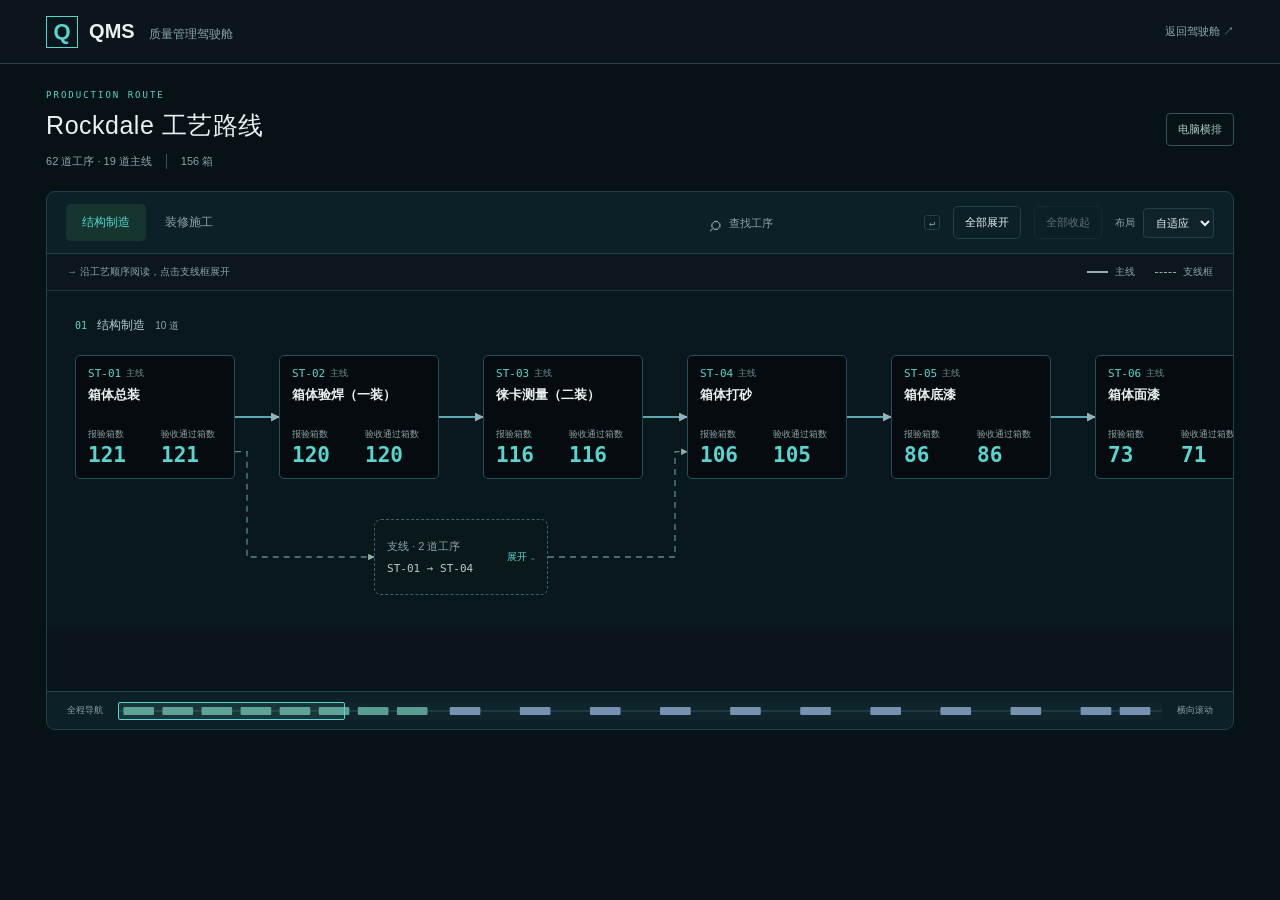
==== process-demos/index.html @ ea8e8805 "Sync published QMS dashboard and RD process route" ====
<!doctype html><html lang="zh-CN"><head><meta charset="utf-8"><meta name="viewport" content="width=device-width,initial-scale=1"><title>工艺路线图 · RD-Rockdale · QMS</title><link rel="stylesheet" href="vertical.css"><link rel="stylesheet" href="route-detail.css"></head><body>
<header class="topbar"><a class="brand" href="/" target="_top"><span class="brand-mark">Q</span><span>QMS <small>质量管理驾驶舱</small></span></a><a class="back-link" href="/" target="_top">返回驾驶舱 ↗</a></header>
<main><div class="page-heading"><div><p class="eyebrow">PRODUCTION ROUTE</p><h1>Rockdale 工艺路线</h1><p class="project-meta"><span id="routeCount">62 道工序</span><span id="boxCount">156 箱</span></p></div><span id="orientationLabel" class="orientation-label">屏幕自适应</span></div>
<section class="route-panel" aria-label="自适应工艺路线"><div class="toolbar"><nav class="phase-nav" aria-label="阶段定位"><button data-phase="ST" class="active" aria-current="true">结构制造</button><button data-phase="AR">装修施工</button></nav><label class="search"><span>⌕</span><input id="search" type="search" placeholder="查找工序" aria-label="查找工序"><kbd>↵</kbd></label><button id="expandAll" aria-label="展开全部支线工序">全部展开</button><button id="collapseAll" disabled>全部收起</button><label class="layout-control"><span>布局</span><select id="layoutMode" aria-label="布局方向"><option value="auto">自适应</option><option value="horizontal">横排</option><option value="vertical">竖排</option></select></label></div>
<div class="canvas-key"><span id="readingHint">→ 沿工艺顺序阅读，点击支线框展开</span><div><span><i class="solid-key"></i>主线</span><span><i class="dash-key"></i>支线框</span></div></div><p id="searchMessage" class="search-message" role="status" aria-live="polite"></p>
<div class="viewport" id="viewport" tabindex="0" role="region" aria-label="工艺路线画布"><div id="graph" class="graph"></div></div>
<div class="overview-strip" id="overviewStrip"><span>全程导航</span><div id="overview" class="overview" tabindex="0" role="slider" aria-label="工艺路线位置" aria-valuemin="0" aria-valuemax="100" aria-valuenow="0"><svg id="overviewSvg" preserveAspectRatio="none" aria-hidden="true"></svg><i id="overviewWindow"></i></div><span id="scrollHint">横向滚动</span></div>
</section></main>
<dialog id="drawer" aria-labelledby="drawerTitle"><div class="drawer-top"><div><span>DETAIL VIEW</span><h2 id="drawerTitle"></h2></div><button id="closeDrawer" aria-label="关闭详情">×</button></div><div id="drawerBody"></div></dialog>
<script src="rockdale-route.js"></script><script src="route-detail.js"></script><script src="vertical.js"></script></body></html>
---- process-demos/vertical.css ----
:root{color-scheme:dark;--bg:#080f14;--panel:#0c191f;--border:#263c44;--text:#e4efee;--muted:#93adb4;--teal:#75d7c2;font:13px "Microsoft YaHei UI","Microsoft YaHei","PingFang SC",sans-serif}*{box-sizing:border-box}body{margin:0;background:var(--bg);color:var(--text)}h1,h2,h3,p{margin:0}a{color:inherit;text-decoration:none}button,input,select{font:inherit}button{cursor:pointer;border:1px solid var(--border);border-radius:5px;background:transparent;color:var(--text)}button:hover{border-color:#5c9c8d;color:var(--teal)}button:disabled{cursor:default;opacity:.38}button:focus-visible,a:focus-visible,input:focus-visible,select:focus-visible,.viewport:focus-visible,.overview:focus-visible{outline:2px solid var(--teal);outline-offset:3px}.topbar{height:64px;border-bottom:1px solid var(--border);display:flex;align-items:center;justify-content:space-between;padding:0 3.6%;background:#0b161c}.brand{display:flex;align-items:center;gap:11px;font-size:20px;font-weight:700}.brand-mark{display:grid;place-items:center;border:1px solid var(--teal);color:var(--teal);width:32px;height:32px;font-size:22px}.brand small{font-size:12px;font-weight:400;color:var(--muted);margin-left:9px}.back-link{color:var(--muted);font-size:11px}main{max-width:1600px;margin:auto;padding:26px 3.6% 22px}.page-heading{display:flex;justify-content:space-between;align-items:center;gap:18px;margin-bottom:22px}.eyebrow{font:9px Consolas,monospace;letter-spacing:2px;color:var(--teal);margin-bottom:9px}h1{font-size:25px;font-weight:500;letter-spacing:.5px}.project-meta{display:flex;align-items:center;gap:14px;color:var(--muted);font-size:11px;margin-top:12px}.project-meta>span+span{padding-left:14px;border-left:1px solid #38515a}.project-meta .source-badge{padding:3px 7px;font-size:10px;border:1px solid #4c5242;color:#bdc4a0;border-radius:3px;background:#22281f}.orientation-label{font-size:11px;color:#a9cec6;border:1px solid #33574e;padding:8px 11px;border-radius:4px}.route-panel{border:1px solid var(--border);border-radius:9px;background:var(--panel);overflow:hidden}.toolbar{display:flex;align-items:center;gap:13px;min-height:62px;padding:10px 19px;border-bottom:1px solid var(--border)}.phase-nav{display:flex;gap:3px}.phase-nav button{padding:9px 15px;font-size:12px;color:var(--muted);border-color:transparent}.phase-nav .active{background:#15352e;color:var(--teal)}.search{display:flex;align-items:center;gap:8px;margin-left:auto;width:23%;max-width:230px;color:var(--muted)}.search>span{font-size:21px}.search input{background:transparent;border:0;color:var(--text);width:100%;min-width:50px;padding:8px 0;font-size:11px}.search input::placeholder{color:var(--muted)}kbd{font:10px Consolas,monospace;border:1px solid var(--border);border-radius:3px;padding:1px 4px}.toolbar>button{font-size:11px;padding:8px 11px;white-space:nowrap}.layout-control{display:flex;gap:8px;align-items:center;font-size:10px;color:var(--muted)}select{background:#10232a;border:1px solid var(--border);border-radius:4px;color:var(--text);padding:7px 8px;font-size:11px}.canvas-key{display:flex;justify-content:space-between;align-items:center;gap:18px;padding:11px 20px;border-bottom:1px solid #1d333b;background:#0b171d;color:var(--muted);font-size:10px}.canvas-key>div{display:flex;gap:20px}.canvas-key>div>span{display:flex;align-items:center;gap:7px;white-space:nowrap}.solid-key,.dash-key{height:0;width:21px;border-top:2px solid #8eafb8}.dash-key{border-top:1px dashed #8db0a4}.search-message{display:none;background:#152c30;color:#c3ddd7;font-size:11px;line-height:1.8;padding:9px 20px}.search-message.show{display:block}.viewport{position:relative;overflow:auto;max-height:calc(100dvh - 330px);min-height:400px;scrollbar-color:#48646d #0a171d;scrollbar-width:thin;overscroll-behavior:contain;background:#09151a;cursor:grab}.viewport.dragging{cursor:grabbing;user-select:none}.graph{position:relative;margin:auto;min-width:0;background-image:radial-gradient(#203640 .6px,transparent .6px);background-size:22px 22px}.edge-svg{position:absolute;inset:0;pointer-events:none;overflow:visible}.edge{fill:none;stroke:#7c9eaa;stroke-width:2.5}.edge.branch{stroke:#7ca99b;stroke-width:1.6;stroke-dasharray:6 5}.edge.highlight{stroke:var(--teal);stroke-width:3}.edge.branch.highlight{stroke-width:2;stroke-dasharray:6 5}.edge.dim{opacity:.3}.node{position:absolute;padding:11px 12px;text-align:left;border:1px solid #35535e;border-left:3px solid #54837e;background:#11242c;border-radius:6px;z-index:2}.node:hover{border-color:#6fbaa9;box-shadow:0 0 0 3px #75d7c211}.node.selected{outline:2px solid var(--teal);outline-offset:3px}.node.search-hit{outline:2px solid #d8be82;outline-offset:3px}.node-top{display:flex;justify-content:space-between;align-items:center;gap:5px;color:#a9c3cb;font:10px Consolas,monospace}.node-role{font:9px "Microsoft YaHei",sans-serif;color:#789a99;white-space:nowrap}.node h3{font-size:12px;font-weight:500;line-height:1.5;margin-top:6px;min-height:36px;display:-webkit-box;-webkit-line-clamp:2;-webkit-box-orient:vertical;overflow:hidden}.quantities{display:grid;grid-template-columns:1fr 1fr;gap:8px;margin-top:8px}.quantities>span+span{border-left:1px solid #2b454e;padding-left:10px}.quantities small{display:block;font-size:9px;font-weight:400;color:var(--muted);white-space:nowrap}.quantities b{display:block;font:21px Consolas,monospace;color:#a3b9c1;margin-top:3px}.quantities .accepted b{color:#93b9ad}.branch-group{position:absolute;background:#102521;border:1px dashed #527e70;border-radius:7px;z-index:1;overflow:hidden}.branch-group.is-open{background:#0f211f;border-color:#5f9b86}.branch-group.related{border-color:var(--teal);box-shadow:0 0 0 2px #75d7c211}.group-header{position:relative;display:flex;align-items:center;justify-content:space-between;gap:10px;border:0;border-radius:0;padding:12px 15px;width:100%;height:100%;text-align:left;color:#c3dfd5}.is-open .group-header{height:56px;border-bottom:1px solid #294c41}.group-header:hover{background:#183b30}.group-kicker{display:block;font-size:10px;color:#9cc8b8;margin-bottom:8px}.group-title{display:block;font:12px Consolas,monospace;color:#cae2d8;white-space:nowrap}.group-action{color:#8bc5ae;font-size:10px;flex-shrink:0;white-space:nowrap}.is-open .group-kicker{display:inline;font-size:10px;margin:0 10px 0 0}.is-open .group-title{display:inline;font-size:11px}.group-cards{display:flex;gap:14px;padding:0 14px 14px}.group-cards .node{position:relative;left:auto;top:auto;flex-shrink:0;border-left-width:2px;background:#112725}.group-cards .node-role{color:#81a89a}.group-cards .node h3{font-size:12px}.is-open .group-header>div{min-width:0}.phase-label{position:absolute;font-size:12px;color:#b8ced5;white-space:nowrap;display:flex;gap:10px;align-items:center}.phase-label b{font:10px Consolas,monospace;color:var(--teal)}.phase-label small{font-size:10px;color:var(--muted);font-weight:400}.route-end{position:absolute;font-size:10px;color:#7897a1;white-space:nowrap}.overview-strip{display:flex;align-items:center;gap:15px;height:38px;border-top:1px solid var(--border);padding:0 20px;color:var(--muted);font-size:9px}.overview{height:18px;position:relative;flex:1;cursor:pointer;border-radius:3px;background:#10242b}.overview svg{position:absolute;inset:0;width:100%;height:100%}.overview>i{position:absolute;top:0;bottom:0;min-width:4px;border:1px solid var(--teal);background:#75d7c218;border-radius:2px;pointer-events:none}.route-footer{display:flex;align-items:center;justify-content:space-between;gap:20px;padding:11px 20px;border-top:1px solid var(--border);color:var(--muted);font-size:10px;line-height:1.8}.layout-vertical .group-cards{flex-direction:column;padding:0 12px 14px}.layout-vertical .is-open .group-header{padding:8px 12px;align-items:center}.layout-vertical .is-open .group-kicker,.layout-vertical .is-open .group-title{display:block;margin:0}.layout-vertical .is-open .group-kicker{margin-bottom:6px}.layout-vertical .group-action{font-size:9px}.layout-vertical .is-open .group-action{width:10px;overflow:hidden}.layout-vertical .viewport{cursor:default;max-height:calc(100dvh - 330px)}.layout-vertical .overview-strip{display:none}.layout-vertical .group-title{font-size:11px}.layout-vertical .group-header{padding:12px}.layout-vertical .phase-label:after{content:"";position:absolute;top:26px;left:0;width:100%;height:1px;background:#29424a}dialog{position:fixed;left:auto;right:0;top:0;bottom:0;margin:0;width:min(490px,96vw);height:100dvh;max-width:100%;max-height:none;border:0;border-left:1px solid #427566;background:#0d1d24;color:var(--text);padding:23px 26px;overflow:auto;box-shadow:-20px 0 55px #0008}dialog::backdrop{background:#02090daa;backdrop-filter:blur(2px)}.drawer-top{display:flex;align-items:center;justify-content:space-between;border-bottom:1px solid var(--border);padding-bottom:14px;margin-bottom:23px;font-size:11px;color:#b8d1d8}.drawer-top small{font-size:9px;color:var(--muted);margin-left:10px}.drawer-top button{font-size:27px;border:0;width:30px;line-height:30px}.detail-code{font:12px Consolas,monospace;color:var(--teal)}.detail-title{font-size:22px;font-weight:500;line-height:1.6;margin:8px 0 10px}.detail-meta{font-size:11px;color:var(--muted);line-height:1.8}.detail-stats{display:grid;grid-template-columns:1fr 1fr;margin-top:22px;border:1px solid var(--border);border-radius:5px;padding:18px 0}.detail-stat{padding:0 17px}.detail-stat+div{border-left:1px solid var(--border)}.detail-stat>span{font-size:11px;color:var(--muted)}.detail-stat strong{display:block;font:30px Consolas,monospace;color:#a6bdc6;margin:12px 0 8px}.detail-stat.accepted strong{color:#a6c8bb}.detail-stat p{font-size:10px;color:var(--muted)}.detail-section{margin-top:25px}.detail-section h3{font-size:13px;font-weight:500;margin-bottom:13px}.detail-relation{display:flex;gap:15px;font-size:11px;padding:11px 0;border-top:1px solid var(--border);line-height:1.8;align-items:flex-start}.detail-relation>span{color:var(--muted);width:62px;flex-shrink:0;padding-top:4px}.detail-relation>div{display:flex;flex-wrap:wrap;gap:6px}.detail-relation button{padding:4px 7px;font-size:10px;color:#bed8df}.detail-note{color:var(--muted);font-size:11px;line-height:1.9;margin-top:12px}.source-note{padding:12px;border:1px solid #3d5e57;background:#142b27;border-radius:5px;font-size:11px;line-height:1.9;color:#c3d9d0}.source-reference{font:10px Consolas,monospace;color:#96b4bd;border-top:1px solid var(--border);margin-top:22px;padding-top:14px;line-height:1.9}.empty-state{color:#8ba8b3;border:1px dashed #34505a;border-radius:4px;padding:17px 12px;font-size:11px;line-height:1.9}.diagram-error{padding:50px 22px;color:#edb0a3}.group-header:focus-visible{outline-offset:-4px}@media(max-width:850px){.toolbar{flex-wrap:wrap;gap:7px;padding:9px 12px}.phase-nav{margin-right:auto}.phase-nav button{padding:8px 11px;font-size:11px}.search{width:100%;order:5;max-width:none;margin-left:0}.search input{padding:5px 0}.toolbar>button{padding:7px 9px;font-size:10px}.layout-control>span{display:none}.canvas-key{padding:10px 13px;gap:10px;font-size:9px}.canvas-key>div{gap:10px}.route-footer{padding:10px 13px;gap:4px;flex-wrap:wrap;font-size:9px}.overview-strip{padding:0 12px}.viewport{max-height:calc(100dvh - 345px)}}@media(max-width:520px){.topbar{height:56px;padding:0 16px}.brand{font-size:18px}.brand small{display:none}.back-link{font-size:10px}main{padding:20px 12px 14px}.page-heading{margin-bottom:17px;gap:8px;align-items:flex-start}.eyebrow{font-size:8px}h1{font-size:21px}.project-meta{gap:8px;font-size:10px;flex-wrap:wrap}.project-meta>span+span{padding-left:8px}.project-meta .source-badge{font-size:9px;padding:3px 5px}.orientation-label{font-size:9px;padding:6px;margin-top:21px;white-space:nowrap}.toolbar{padding:8px 10px;gap:5px}.phase-nav button{padding:8px}.layout-control select{font-size:10px;padding:6px}.toolbar>button{padding:7px;font-size:10px}.canvas-key{padding:10px;font-size:9px}.canvas-key>span{max-width:190px;line-height:1.6}.solid-key,.dash-key{width:14px}.canvas-key>div{gap:8px}.node{padding:10px 9px}.node-top{font-size:9px}.node-role{font-size:8px}.node h3,.group-cards .node h3{font-size:11px}.quantities{gap:5px;margin-top:10px}.quantities>span+span{padding-left:6px}.quantities small{font-size:8px}.quantities b{font-size:21px}.group-kicker{font-size:9px}.group-title{font-size:10px}.group-action{font-size:9px}.layout-vertical .group-title{font-size:10px}.layout-vertical .group-header{padding:10px 9px}.layout-vertical .is-open .group-header{padding:8px 10px}.phase-label{font-size:11px;gap:7px}.phase-label small{font-size:9px}.route-footer>span+span{display:none}.viewport,.layout-vertical .viewport{min-height:410px;max-height:calc(100dvh - 325px)}dialog{padding:20px}.detail-title{font-size:21px}}@media(prefers-reduced-motion:reduce){*{scroll-behavior:auto!important}}

/* Compact route: retain the existing phase navigation, toolbar and branch grouping. */
:root{--bg:#071217;--panel:#0c2027;--border:#21424b;--text:#e8f3f1;--muted:#8ba5ad;--teal:#55d6d0}
.graph{background-image:none;background-color:#08181d}.node,.group-cards .node{display:flex;flex-direction:column;padding:11px 12px;border:1px solid #23505a;border-radius:5px;background:#050b0e;color:#e8f3f1}.node:hover{border-color:#55d6d0;box-shadow:none}.node.selected{outline:1px solid #55d6d0;outline-offset:2px}.node-top{font:11px Consolas,monospace;color:#55d6d0;flex-shrink:0}.node-role,.group-cards .node-role{font:9px "Microsoft YaHei",sans-serif;color:#668e94}.node h3,.group-cards .node h3{font-size:13px;font-weight:600;line-height:1.4;min-height:36px;margin-top:6px;color:#e8f3f1;flex-shrink:0}.quantities{margin-top:auto;gap:7px}.quantities>span+span{padding-left:6px;border-left:0}.quantities small{font-size:9px;color:#8ba5ad;line-height:1.4}.quantities b,.quantities .accepted b{font:600 21px Consolas,monospace;color:#55d6d0;margin-top:2px}.branch-group,.branch-group.is-open{background:#08181b;border-color:#38656a}.branch-group.related{border-color:#55d6d0;box-shadow:none}.group-header{padding:10px 12px}.group-header:hover{background:#10272c}.group-kicker{font-size:11px;color:#8ba5ad}.group-title{font-size:11px;color:#b7cdd1}.group-action{font-size:10px;color:#55d6d0}.edge{stroke:#5ba9ae;stroke-width:1.8}.edge.branch{stroke:#558b91;stroke-width:1.3}.edge.highlight{stroke:#55d6d0;stroke-width:2}.edge.branch.highlight{stroke-width:1.6}.phase-label b{color:#55d6d0}.phase-label{font-size:12px}.phase-label small{font-size:10px}.drawer-top{align-items:flex-start;margin-bottom:0}.drawer-top h2{font-size:20px;font-weight:600;line-height:1.6;color:#e8f3f1;margin-top:8px}.drawer-top>div>span{font-size:10px;color:#55d6d0;letter-spacing:1.5px}dialog{width:min(560px,96vw);background:#0b1d24;border-color:#28555e;padding:22px}.embedded-document,.embedded-route{overflow:hidden}.embedded-route .topbar,.embedded-route .page-heading{display:none}.embedded-route main{max-width:none;padding:0}.embedded-route .route-panel{border:0;border-radius:0}.embedded-route .viewport{max-height:none;height:480px;min-height:400px}.embedded-route .canvas-key{padding-top:10px;padding-bottom:10px}.layout-vertical .quantities small{white-space:normal;min-height:20px}.layout-vertical .node h3,.layout-vertical .group-cards .node h3{font-size:12px;min-height:34px}.layout-vertical .node{padding:10px}.layout-vertical .quantities b{font-size:21px}
@media(max-width:520px){.node,.group-cards .node{padding:10px}.node-top{font-size:10px}.node-role{font-size:8px}.node h3,.group-cards .node h3{font-size:12px;min-height:34px}.quantities{gap:4px;margin-top:auto}.quantities small{font-size:8px}.quantities b,.quantities .accepted b{font-size:21px}.quantities>span+span{padding-left:3px}.group-kicker{font-size:10px}.group-action{font-size:10px}.embedded-route .viewport{height:600px}.embedded-route .toolbar{padding:10px 8px}.embedded-route .canvas-key{padding:9px 8px}.embedded-route .canvas-key>span{max-width:160px}.embedded-route .phase-nav button{padding:8px 6px}.embedded-route .toolbar>button{padding:7px 5px}.embedded-route .layout-control select{padding:6px 3px}}
---- process-demos/route-detail.css ----
.route-detail{color:#e8f3f1;font-family:"Microsoft YaHei",sans-serif}.route-section-title{font-size:14px;font-weight:600;margin:18px 0 12px}.route-overall.production-summary{display:grid;grid-template-columns:repeat(3,minmax(0,1fr));gap:8px;margin:0 0 24px}.route-overall.production-summary>div{padding:10px 11px;background:#102932;border:0;border-radius:6px;min-height:62px}.route-overall span{display:block;font-size:10px;color:#8ba5ad;line-height:1.5}.route-overall.production-summary strong{display:block;margin-top:6px;font:700 18px "Microsoft YaHei",sans-serif;color:#55d6d0}.route-overall small{font-size:11px;margin-left:2px;color:inherit}.route-trend-head{display:flex;align-items:center;justify-content:space-between;gap:12px;margin:0 0 12px}.route-trend-head h3{font-size:14px;font-weight:600;margin:0}.route-period-label select{background:#0a1b21;color:#e8f3f1;border:1px solid #21464e;border-radius:5px;padding:9px 10px;font:12px "Microsoft YaHei",sans-serif;min-width:90px}.route-period-summary{display:flex;flex-wrap:wrap;justify-content:space-between;gap:7px;color:#8ba5ad;font-size:10px;line-height:1.8;margin-bottom:14px}.route-period-summary b{font-weight:400;margin-left:8px;color:#55d6d0}.route-chart-legend{display:flex;flex-wrap:wrap;gap:10px 16px;font-size:10px;color:#8ba5ad;margin-bottom:16px}.route-chart-legend span{display:flex;align-items:center;gap:6px}.route-chart-legend i.bar{height:9px;width:11px;border-radius:1px;background:#44b9b5}.route-chart-legend i.bar.accepted{background:#608da8}.route-chart-legend i.line{position:relative;height:0;width:18px;border-top:2px solid #55d6d0}.route-chart-legend i.line.accepted{border-top:2px dashed #97cfd0}.route-chart-legend i.line:after{content:"";position:absolute;width:4px;height:4px;left:7px;top:-3px;border:1px solid #e8f3f1;border-radius:50%;background:#55d6d0}.route-combo-chart{position:relative;outline-offset:4px}.route-combo-svg{display:block;width:100%;height:auto;overflow:visible}.route-combo-svg text{font:11px Consolas,"Microsoft YaHei",sans-serif;fill:#8ba5ad}.route-combo-svg .route-chart-unit{font:10px "Microsoft YaHei",sans-serif}.route-chart-grid{fill:none;stroke:#1b3942;stroke-width:1}.route-bar.reported{fill:#44b9b5;opacity:.75}.route-bar.accepted{fill:#608da8;opacity:.75}.route-chart-area{fill:#55d6d0;opacity:.055;pointer-events:none}.route-cumulative{fill:none;stroke-width:2.2;stroke-linejoin:round;stroke-linecap:round;pointer-events:none}.route-cumulative.reported{stroke:#55d6d0}.route-cumulative.accepted{stroke:#97cfd0;stroke-dasharray:5 3}.route-chart-point{stroke:#e8f3f1;stroke-width:1;pointer-events:none}.route-chart-point.reported{fill:#55d6d0}.route-chart-point.accepted{fill:#97cfd0}.route-chart-hit{fill:transparent;cursor:crosshair}.route-chart-cursor{stroke:#8ba5ad;stroke-dasharray:3 3;pointer-events:none}.route-chart-tooltip{position:absolute;top:35%;z-index:3;padding:11px 12px;background:#0b2029f5;border:1px solid #345c67;border-radius:4px;box-shadow:0 8px 20px #0003;pointer-events:none;min-width:175px;font-size:11px}.route-chart-tooltip[hidden]{display:none}.route-chart-tooltip strong{display:block;margin-bottom:7px;font-weight:500;color:#d2e3e7}.route-chart-tooltip span{display:flex;justify-content:space-between;gap:16px;line-height:1.9;color:#9cb5bd}.route-chart-tooltip b{font-weight:400;color:#e1eeed}.route-sr-only{position:absolute;width:1px;height:1px;overflow:hidden;clip:rect(0,0,0,0);white-space:nowrap}.route-detail select:focus-visible,.route-combo-chart:focus-visible{outline:2px solid #55d6d0;outline-offset:3px}@media(max-width:520px){.route-overall.production-summary{gap:7px}.route-overall.production-summary>div{padding:10px 8px;min-height:60px}.route-overall span{font-size:9px}.route-overall.production-summary strong{font-size:17px}.route-period-summary{font-size:9px}.route-chart-legend{font-size:9px;gap:10px}.route-chart-tooltip{font-size:10px;min-width:165px}}

/* Clear series identity: reported = blue, accepted = green. */
.route-trend-head{margin-bottom:16px}.route-trend-head h3{font-size:16px;line-height:1.7}.route-period-label select{font-size:13px}.route-period-summary{font-size:12px;line-height:2.1;row-gap:10px;margin-bottom:18px}.route-period-summary b{font-size:12px;margin-left:10px}.route-period-summary .reported{color:#65afff}.route-period-summary .accepted{color:#59e0a0}.route-chart-legend{font-size:12px;line-height:1.8;gap:12px 18px;margin-bottom:18px}.route-chart-legend i.bar.reported{background:#428ff0}.route-chart-legend i.bar.accepted{background:#2fbd79}.route-chart-legend i.line.reported{border-color:#65afff}.route-chart-legend i.line.accepted{border-color:#59e0a0}.route-chart-legend i.line.reported:after{background:#65afff}.route-chart-legend i.line.accepted:after{background:#59e0a0}.route-bar.reported{fill:#428ff0;opacity:.9}.route-bar.accepted{fill:#2fbd79;opacity:.9}.route-cumulative.reported{stroke:#65afff;stroke-width:2.6}.route-cumulative.accepted{stroke:#59e0a0;stroke-width:2.6}.route-chart-point.reported{fill:#65afff}.route-chart-point.accepted{fill:#59e0a0}.route-chart-area{fill:#428ff0;opacity:.055}.route-chart-tooltip{font-size:12px;line-height:1.85;min-width:195px;max-width:calc(100% - 12px);top:0;left:0}.route-chart-tooltip span{line-height:1.9}.route-chart-tooltip .reported b{color:#83bdff}.route-chart-tooltip .accepted b{color:#77e9b2}
@media(max-width:520px){.route-trend-head h3{font-size:15px}.route-period-summary,.route-period-summary b{font-size:11px}.route-chart-legend{font-size:11px;gap:10px 15px}.route-chart-tooltip{font-size:11px;min-width:185px}}
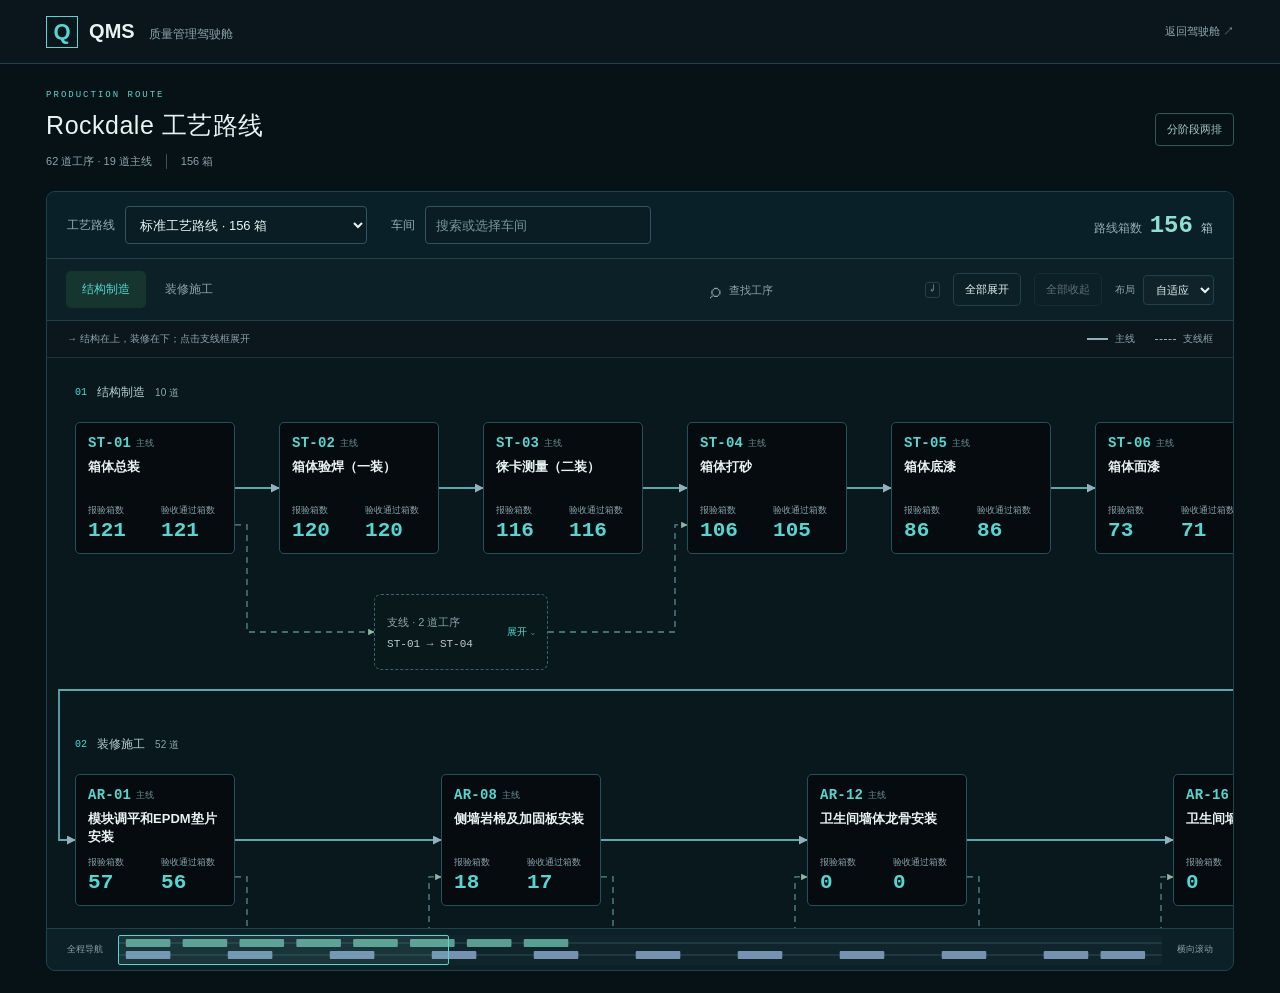
==== commit 414f45c0: "feat: add two-row manufacturing view and sample route Rename and reorder the dashboard navigation, p" ====
--- a/process-demos/index.html
+++ b/process-demos/index.html
@@ -1,10 +1,12 @@
-<!doctype html><html lang="zh-CN"><head><meta charset="utf-8"><meta name="viewport" content="width=device-width,initial-scale=1"><title>工艺路线图 · RD-Rockdale · QMS</title><link rel="stylesheet" href="vertical.css"><link rel="stylesheet" href="route-detail.css"></head><body>
+<!doctype html><html lang="zh-CN"><head><meta charset="utf-8"><meta name="viewport" content="width=device-width,initial-scale=1"><title>制造进度图 · RD-Rockdale · QMS</title><link rel="stylesheet" href="vertical.css"><link rel="stylesheet" href="route-detail.css"><link rel="stylesheet" href="route-filters.css"></head><body>
 <header class="topbar"><a class="brand" href="/" target="_top"><span class="brand-mark">Q</span><span>QMS <small>质量管理驾驶舱</small></span></a><a class="back-link" href="/" target="_top">返回驾驶舱 ↗</a></header>
 <main><div class="page-heading"><div><p class="eyebrow">PRODUCTION ROUTE</p><h1>Rockdale 工艺路线</h1><p class="project-meta"><span id="routeCount">62 道工序</span><span id="boxCount">156 箱</span></p></div><span id="orientationLabel" class="orientation-label">屏幕自适应</span></div>
-<section class="route-panel" aria-label="自适应工艺路线"><div class="toolbar"><nav class="phase-nav" aria-label="阶段定位"><button data-phase="ST" class="active" aria-current="true">结构制造</button><button data-phase="AR">装修施工</button></nav><label class="search"><span>⌕</span><input id="search" type="search" placeholder="查找工序" aria-label="查找工序"><kbd>↵</kbd></label><button id="expandAll" aria-label="展开全部支线工序">全部展开</button><button id="collapseAll" disabled>全部收起</button><label class="layout-control"><span>布局</span><select id="layoutMode" aria-label="布局方向"><option value="auto">自适应</option><option value="horizontal">横排</option><option value="vertical">竖排</option></select></label></div>
+<section class="route-panel" aria-label="自适应工艺路线">
+<div class="route-filters"><label class="route-picker"><span>工艺路线</span><select id="routeSelect" aria-label="选择工艺路线"></select></label><label class="workshop-search"><span>车间</span><input id="workshopSearch" type="search" list="workshopOptions" placeholder="搜索或选择车间" aria-label="搜索车间" autocomplete="off"><datalist id="workshopOptions"></datalist></label><div id="routeScopeSummary" class="route-scope-summary" role="status" aria-live="polite"></div></div>
+<div class="toolbar"><nav class="phase-nav" aria-label="阶段定位"><button data-phase="ST" class="active" aria-current="true">结构制造</button><button data-phase="AR">装修施工</button></nav><label class="search"><span>⌕</span><input id="search" type="search" placeholder="查找工序" aria-label="查找工序"><kbd>↵</kbd></label><button id="expandAll" aria-label="展开全部支线工序">全部展开</button><button id="collapseAll" disabled>全部收起</button><label class="layout-control"><span>布局</span><select id="layoutMode" aria-label="布局方向"><option value="auto">自适应</option><option value="horizontal">横排</option><option value="vertical">竖排</option></select></label></div>
 <div class="canvas-key"><span id="readingHint">→ 沿工艺顺序阅读，点击支线框展开</span><div><span><i class="solid-key"></i>主线</span><span><i class="dash-key"></i>支线框</span></div></div><p id="searchMessage" class="search-message" role="status" aria-live="polite"></p>
 <div class="viewport" id="viewport" tabindex="0" role="region" aria-label="工艺路线画布"><div id="graph" class="graph"></div></div>
 <div class="overview-strip" id="overviewStrip"><span>全程导航</span><div id="overview" class="overview" tabindex="0" role="slider" aria-label="工艺路线位置" aria-valuemin="0" aria-valuemax="100" aria-valuenow="0"><svg id="overviewSvg" preserveAspectRatio="none" aria-hidden="true"></svg><i id="overviewWindow"></i></div><span id="scrollHint">横向滚动</span></div>
 </section></main>
 <dialog id="drawer" aria-labelledby="drawerTitle"><div class="drawer-top"><div><span>DETAIL VIEW</span><h2 id="drawerTitle"></h2></div><button id="closeDrawer" aria-label="关闭详情">×</button></div><div id="drawerBody"></div></dialog>
-<script src="rockdale-route.js"></script><script src="route-detail.js"></script><script src="vertical.js"></script></body></html>+<link rel="stylesheet" href="process-box-details.css"><script src="rockdale-route.js"></script><script src="route-detail.js"></script><script src="process-box-details.js"></script><script src="box-export.js"></script><script src="process-box-integration.js"></script><script src="route-catalog.js"></script><script src="vertical.js"></script></body></html>
--- a/process-demos/vertical.css
+++ b/process-demos/vertical.css
@@ -4,3 +4,6 @@
 :root{--bg:#071217;--panel:#0c2027;--border:#21424b;--text:#e8f3f1;--muted:#8ba5ad;--teal:#55d6d0}
 .graph{background-image:none;background-color:#08181d}.node,.group-cards .node{display:flex;flex-direction:column;padding:11px 12px;border:1px solid #23505a;border-radius:5px;background:#050b0e;color:#e8f3f1}.node:hover{border-color:#55d6d0;box-shadow:none}.node.selected{outline:1px solid #55d6d0;outline-offset:2px}.node-top{font:11px Consolas,monospace;color:#55d6d0;flex-shrink:0}.node-role,.group-cards .node-role{font:9px "Microsoft YaHei",sans-serif;color:#668e94}.node h3,.group-cards .node h3{font-size:13px;font-weight:600;line-height:1.4;min-height:36px;margin-top:6px;color:#e8f3f1;flex-shrink:0}.quantities{margin-top:auto;gap:7px}.quantities>span+span{padding-left:6px;border-left:0}.quantities small{font-size:9px;color:#8ba5ad;line-height:1.4}.quantities b,.quantities .accepted b{font:600 21px Consolas,monospace;color:#55d6d0;margin-top:2px}.branch-group,.branch-group.is-open{background:#08181b;border-color:#38656a}.branch-group.related{border-color:#55d6d0;box-shadow:none}.group-header{padding:10px 12px}.group-header:hover{background:#10272c}.group-kicker{font-size:11px;color:#8ba5ad}.group-title{font-size:11px;color:#b7cdd1}.group-action{font-size:10px;color:#55d6d0}.edge{stroke:#5ba9ae;stroke-width:1.8}.edge.branch{stroke:#558b91;stroke-width:1.3}.edge.highlight{stroke:#55d6d0;stroke-width:2}.edge.branch.highlight{stroke-width:1.6}.phase-label b{color:#55d6d0}.phase-label{font-size:12px}.phase-label small{font-size:10px}.drawer-top{align-items:flex-start;margin-bottom:0}.drawer-top h2{font-size:20px;font-weight:600;line-height:1.6;color:#e8f3f1;margin-top:8px}.drawer-top>div>span{font-size:10px;color:#55d6d0;letter-spacing:1.5px}dialog{width:min(560px,96vw);background:#0b1d24;border-color:#28555e;padding:22px}.embedded-document,.embedded-route{overflow:hidden}.embedded-route .topbar,.embedded-route .page-heading{display:none}.embedded-route main{max-width:none;padding:0}.embedded-route .route-panel{border:0;border-radius:0}.embedded-route .viewport{max-height:none;height:480px;min-height:400px}.embedded-route .canvas-key{padding-top:10px;padding-bottom:10px}.layout-vertical .quantities small{white-space:normal;min-height:20px}.layout-vertical .node h3,.layout-vertical .group-cards .node h3{font-size:12px;min-height:34px}.layout-vertical .node{padding:10px}.layout-vertical .quantities b{font-size:21px}
 @media(max-width:520px){.node,.group-cards .node{padding:10px}.node-top{font-size:10px}.node-role{font-size:8px}.node h3,.group-cards .node h3{font-size:12px;min-height:34px}.quantities{gap:4px;margin-top:auto}.quantities small{font-size:8px}.quantities b,.quantities .accepted b{font-size:21px}.quantities>span+span{padding-left:3px}.group-kicker{font-size:10px}.group-action{font-size:10px}.embedded-route .viewport{height:600px}.embedded-route .toolbar{padding:10px 8px}.embedded-route .canvas-key{padding:9px 8px}.embedded-route .canvas-key>span{max-width:160px}.embedded-route .phase-nav button{padding:8px 6px}.embedded-route .toolbar>button{padding:7px 5px}.embedded-route .layout-control select{padding:6px 3px}}
+
+/* A denser vertical route keeps both counts readable without reserving empty title rows. */
+.layout-vertical .node,.layout-vertical .group-cards .node{padding:7px 8px}.layout-vertical .node-top{line-height:12px}.layout-vertical .node h3,.layout-vertical .group-cards .node h3{min-height:0;margin-top:3px;line-height:1.3}.layout-vertical .quantities{margin-top:auto;gap:4px}.layout-vertical .quantities small{min-height:12px;line-height:1.25}.layout-vertical .quantities b,.layout-vertical .quantities .accepted b{font-size:18px;line-height:20px;margin-top:1px}.layout-vertical .is-open .group-header{height:44px;padding:6px 10px}.layout-vertical .group-cards{gap:10px}.layout-vertical .is-open .group-kicker{margin-bottom:3px}
--- a/process-demos/route-filters.css
+++ b/process-demos/route-filters.css
@@ -0,0 +1,16 @@
+/* Keep route scope explicit without crowding the existing canvas tools. */
+.route-filters{display:flex;flex-wrap:wrap;align-items:center;gap:14px 24px;padding:14px 20px;border-bottom:1px solid #21424b;background:#0a2028}
+.route-filters label{display:flex;align-items:center;gap:10px;min-width:0;color:#92adb6;font-size:12px}
+.route-picker{flex:0 1 300px}.route-picker>span,.workshop-search>span{white-space:nowrap}
+.route-picker select{width:100%;min-width:0;height:38px;padding:8px 30px 8px 10px;font-size:13px;background:#0b1d24;border-color:#315560}
+.workshop-search{flex:0 1 260px}.workshop-search input{box-sizing:border-box;width:100%;min-width:0;height:38px;padding:8px 10px;border:1px solid #315560;border-radius:4px;background:#0b1d24;color:#e8f3f1;font:13px "Microsoft YaHei",sans-serif;color-scheme:dark}
+.workshop-search input::placeholder{color:#76969f}.route-filters input:focus-visible{outline:2px solid #55d6d0;outline-offset:2px}
+.route-scope-summary{display:flex;flex-wrap:wrap;align-items:baseline;justify-content:flex-end;gap:4px 8px;margin-left:auto;color:#92adb6;font-size:12px;line-height:1.5}
+.route-scope-summary strong{font:600 24px Consolas,monospace;color:#8edfd0}.route-scope-summary small{font-size:12px;color:#b3cdd0}.route-scope-summary .scope-match{flex-basis:100%;color:#aec5cb;text-align:right}
+.node .node-top>span:first-child{font-size:14px;font-weight:600;line-height:18px;letter-spacing:.2px}
+.overview{height:30px}.overview svg{height:28px}.overview-strip{min-height:42px}
+.route-no-results{display:flex;min-height:320px;flex-direction:column;align-items:center;justify-content:center;gap:12px;padding:32px;color:#93adb4;text-align:center;font-size:13px;line-height:1.8}
+.route-no-results strong{color:#d3e6e5;font-size:15px;font-weight:500}.route-no-results button{padding:7px 14px;color:#9edfd2}
+.layout-vertical .node-top{line-height:18px}
+@media(max-width:850px){.route-filters{gap:12px;padding:12px}.route-picker{flex:1 1 250px}.workshop-search{flex:1 1 200px}.route-scope-summary{flex:1 1 auto}.route-filters label{font-size:11px}}
+@media(max-width:520px){.route-filters{padding:12px 10px;gap:10px}.route-picker,.workshop-search{flex-basis:100%}.route-filters label>span{min-width:48px}.route-scope-summary{justify-content:flex-start;flex-basis:100%;margin-left:58px}.route-scope-summary .scope-match{flex-basis:auto;text-align:left;margin-left:8px}.route-scope-summary strong{font-size:22px}.node .node-top>span:first-child{font-size:13px}}
--- a/process-demos/process-box-details.css
+++ b/process-demos/process-box-details.css
@@ -0,0 +1,76 @@
+/* Match the MOS manufacturing drawer; let the added table adapt within it. */
+#drawer[data-route-detail="true"]:has(.pbd),dialog#drawer:has(.pbd){box-sizing:border-box;width:min(560px,92vw);max-width:92vw;overflow-x:clip;scrollbar-gutter:stable}
+.pbd{container-type:inline-size;min-width:0;max-width:100%;margin-top:24px;padding-top:20px;border-top:1px solid #28505a;color:#e8f3f1;font:14px "Microsoft YaHei",sans-serif}
+.pbd-heading{display:flex;flex-wrap:wrap;justify-content:space-between;align-items:center;gap:10px;margin-bottom:12px}
+.pbd-title{display:flex;flex-wrap:wrap;align-items:baseline;gap:9px}
+.pbd-title h3{margin:0;font-size:16px;font-weight:600;line-height:1.5;color:#e8f3f1}
+.pbd-title>span{font-size:12px;color:#8faab3;white-space:nowrap}
+.pbd-heading-actions{display:flex;align-items:center;justify-content:space-between;flex:1;flex-basis:100%;gap:10px}
+.pbd-result{display:flex;align-items:baseline;gap:4px;white-space:nowrap;color:#bad1d3;font-size:14px;font-variant-numeric:tabular-nums}
+.pbd-result strong{font:600 23px Consolas,monospace;color:#8edfd0}
+.pbd-result small{font-size:12px;color:#8faab3;margin-left:3px}
+.pbd-export{display:inline-flex;align-items:center;justify-content:center;flex-shrink:0;min-height:36px;padding:7px 11px;border:1px solid #3d7778;border-radius:5px;background:#143a40;color:#abebe1;font-size:14px;cursor:pointer}
+.pbd-export:hover:not(:disabled){background:#1c4a4e;border-color:#6ac3b8}
+.pbd-export:disabled{cursor:default;opacity:.45}
+.pbd-filters{padding:11px;border:1px solid #2b4d57;border-radius:6px;background:#0d252d;margin-bottom:14px}
+.pbd-filter-grid{display:grid;grid-template-columns:minmax(0,.9fr) minmax(0,1.1fr);gap:9px}
+.pbd label{display:flex;flex-direction:column;min-width:0;font-size:14px;color:#aac4ca}
+.pbd input,.pbd select{box-sizing:border-box;width:100%;min-width:0;height:40px;padding:8px 10px;background:#0a1e26;color:#e1efed;border:1px solid #345761;border-radius:5px;font-size:14px;color-scheme:dark}
+.pbd input::placeholder{color:#8faab4}
+.pbd select{appearance:none;padding-right:30px;background-image:url("data:image/svg+xml,%3Csvg xmlns='http://www.w3.org/2000/svg' width='12' height='8' viewBox='0 0 12 8'%3E%3Cpath d='m1 1 5 5 5-5' fill='none' stroke='%239ebfc3' stroke-width='1.5'/%3E%3C/svg%3E");background-position:right 10px center;background-repeat:no-repeat}
+.pbd-search{position:relative}
+.pbd-search:before{content:"";position:absolute;left:12px;top:12px;width:10px;height:10px;border:1.5px solid #8fadb5;border-radius:50%;pointer-events:none}
+.pbd-search:after{content:"";position:absolute;left:22px;top:23px;width:5px;border-top:1.5px solid #8fadb5;transform:rotate(45deg);pointer-events:none}
+.pbd-search input{padding-left:34px}
+.pbd-time-controls{display:flex;flex-wrap:wrap;align-items:center;gap:9px;margin-top:9px}
+.pbd-periods{display:inline-flex;gap:2px;flex-shrink:0;padding:3px;border:1px solid #31515b;border-radius:5px;background:#091c23}
+.pbd-periods button{min-width:34px;height:32px;padding:5px 10px;border:0;border-radius:3px;background:none;color:#aac4cb;font-size:14px;cursor:pointer}
+.pbd-periods button.active{background:#28534e;color:#b9eee1}
+.pbd-periods button:hover{color:#e2f3eb}
+.pbd-date-fields{display:flex;align-items:center;gap:8px;flex:1;min-width:210px;order:3;flex-basis:100%}
+.pbd-date-fields .pbd-cutoff{display:flex;flex-direction:row;align-items:center;gap:8px;width:100%}
+.pbd-cutoff>span{white-space:nowrap;font-size:13px;color:#9bb9c0}
+.pbd-cutoff input{flex:1}
+.pbd-date-fields.is-range{display:grid;grid-template-columns:minmax(0,1fr) auto minmax(0,1fr);min-width:0}
+.pbd-range-separator{font-size:13px;color:#95b0b8}
+.pbd-reset{margin-left:auto;padding:7px 0;flex-shrink:0;border:0;background:none;color:#a2d5cf;font-size:14px;cursor:pointer}
+.pbd-hints{display:flex;justify-content:space-between;flex-wrap:wrap;gap:3px 10px;margin-top:8px}
+.pbd-hints p{margin:0;color:#94b0b9;font-size:12px;line-height:1.7}
+.pbd-hints [hidden]{display:none}
+.pbd-error{margin:0 0 12px;padding:9px 11px;border:1px solid #80584f;border-radius:5px;background:#342629;color:#edb5a5;font-size:14px;line-height:1.6}
+.pbd-error[hidden]{display:none}
+.pbd-table-wrap{min-width:0;max-width:100%;max-height:min(54dvh,540px);overflow-x:clip;overflow-y:auto;scrollbar-gutter:stable;border:1px solid #2d4f5a;border-radius:6px;scrollbar-width:thin;scrollbar-color:#486e78 #0b2028;overscroll-behavior:contain}
+.pbd-table{width:100%;min-width:0;max-width:100%;table-layout:fixed;border-collapse:separate;border-spacing:0;font-size:14px;font-variant-numeric:tabular-nums}
+.pbd-col-index{width:9%}.pbd-col-box{width:24%}.pbd-col-workshop{width:22%}.pbd-col-times{width:45%}
+.pbd-table th,.pbd-table td{padding:10px 8px;border-bottom:1px solid #264650;text-align:center;line-height:1.5;color:#d4e6e5}
+.pbd-table thead th{position:sticky;top:0;z-index:1;padding:11px 8px;background:#14323c;color:#b7d0d4;font-size:14px;font-weight:500;white-space:normal;overflow-wrap:anywhere}
+.pbd-table thead th:first-child{padding-left:4px;padding-right:4px}
+.pbd-table tbody th{font-weight:400}
+.pbd-table tbody tr:last-child>*{border-bottom:0}
+.pbd-table tbody tr:hover>*{background:#112c34}
+.pbd-table .pbd-index{font-family:Consolas,monospace;text-align:center;color:#8eacb7}
+.pbd-box{font-family:Consolas,monospace;white-space:normal;overflow-wrap:anywhere;color:#e1efeb}
+.pbd-times>div{display:grid;grid-template-columns:2em minmax(0,max-content);justify-content:center;column-gap:2ch;align-items:baseline;font-family:Consolas,monospace;line-height:1.65}
+.pbd-times>div>span{font:14px "Microsoft YaHei",sans-serif;color:#92b1bd}
+.pbd-times time{display:flex;flex-wrap:wrap;justify-content:center;gap:0 .6em;justify-self:center;min-width:0;font:14px Consolas,monospace;white-space:normal;color:#c4dce1}
+.pbd-times time>span{white-space:nowrap}
+.pbd-times>div:last-child time{color:#a4dacc}
+.pbd-table .pbd-empty{padding:32px 12px;text-align:center;white-space:normal;color:#a4bec6;font-size:14px;line-height:1.8}
+.pbd .mr-sr-only{position:absolute;width:1px;height:1px;padding:0;margin:-1px;overflow:hidden;clip:rect(0,0,0,0);white-space:nowrap;border:0}
+.pbd input:focus-visible,.pbd select:focus-visible,.pbd button:focus-visible{outline:2px solid #8ce0d0;outline-offset:2px}
+@container (max-width:420px){
+  .pbd-col-index{width:10%}.pbd-col-box{width:24%}.pbd-col-workshop{width:18%}.pbd-col-times{width:48%}
+  .pbd-table th,.pbd-table td,.pbd-table thead th{padding-left:4px;padding-right:4px;overflow-wrap:anywhere}
+  .pbd-table .pbd-index{font-size:12px}
+  .pbd-result{font-size:13px}.pbd-result strong{font-size:22px}.pbd-result small{font-size:12px}
+  .pbd-heading-actions{flex-wrap:wrap}.pbd-export{margin-left:auto;padding:7px 9px}
+  .pbd-filters{padding:10px}.pbd-filter-grid{gap:8px}
+  .pbd-periods{flex:1}.pbd-periods button{flex:1;padding:5px 8px}
+  .pbd-date-fields.is-range{grid-template-columns:minmax(0,1fr);gap:8px}
+  .pbd-date-fields.is-range label>.mr-sr-only{position:static;width:auto;height:auto;margin:0 0 4px;overflow:visible;clip:auto;white-space:normal;font-size:12px}
+  .pbd-range-separator{display:none}
+}
+@container (max-width:300px){
+  .pbd-times>div{grid-template-columns:minmax(0,1fr);justify-items:center}
+}
+@media(max-width:480px){#drawer[data-route-detail="true"]:has(.pbd),dialog#drawer:has(.pbd){padding-left:12px;padding-right:12px}}
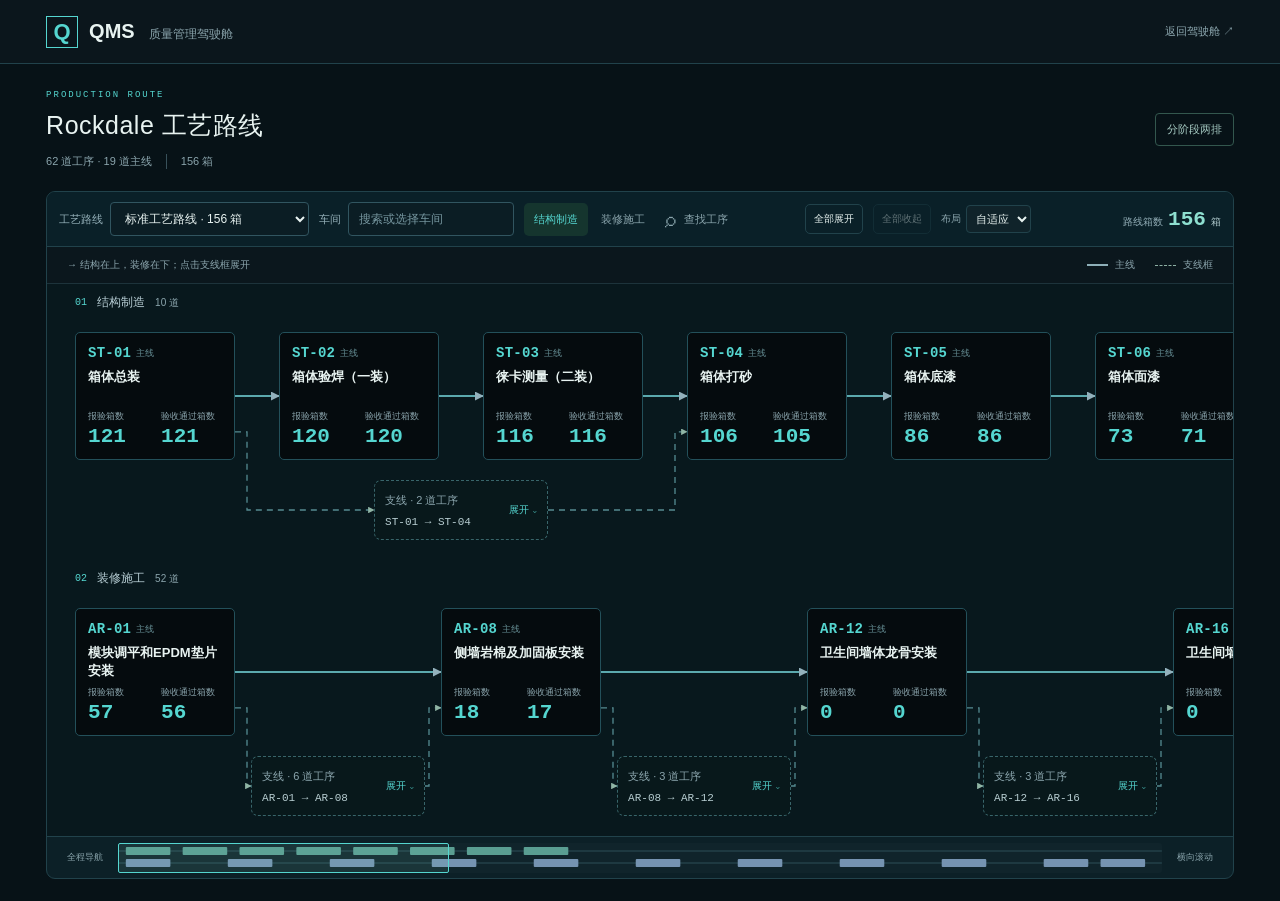
==== commit 0a218cd3: "feat: scope all-route acceptance summary and metric toggle to RD Show process total, completed count" ====
--- a/process-demos/index.html
+++ b/process-demos/index.html
@@ -2,8 +2,10 @@
 <header class="topbar"><a class="brand" href="/" target="_top"><span class="brand-mark">Q</span><span>QMS <small>质量管理驾驶舱</small></span></a><a class="back-link" href="/" target="_top">返回驾驶舱 ↗</a></header>
 <main><div class="page-heading"><div><p class="eyebrow">PRODUCTION ROUTE</p><h1>Rockdale 工艺路线</h1><p class="project-meta"><span id="routeCount">62 道工序</span><span id="boxCount">156 箱</span></p></div><span id="orientationLabel" class="orientation-label">屏幕自适应</span></div>
 <section class="route-panel" aria-label="自适应工艺路线">
+<div class="route-tools">
 <div class="route-filters"><label class="route-picker"><span>工艺路线</span><select id="routeSelect" aria-label="选择工艺路线"></select></label><label class="workshop-search"><span>车间</span><input id="workshopSearch" type="search" list="workshopOptions" placeholder="搜索或选择车间" aria-label="搜索车间" autocomplete="off"><datalist id="workshopOptions"></datalist></label><div id="routeScopeSummary" class="route-scope-summary" role="status" aria-live="polite"></div></div>
 <div class="toolbar"><nav class="phase-nav" aria-label="阶段定位"><button data-phase="ST" class="active" aria-current="true">结构制造</button><button data-phase="AR">装修施工</button></nav><label class="search"><span>⌕</span><input id="search" type="search" placeholder="查找工序" aria-label="查找工序"><kbd>↵</kbd></label><button id="expandAll" aria-label="展开全部支线工序">全部展开</button><button id="collapseAll" disabled>全部收起</button><label class="layout-control"><span>布局</span><select id="layoutMode" aria-label="布局方向"><option value="auto">自适应</option><option value="horizontal">横排</option><option value="vertical">竖排</option></select></label></div>
+</div>
 <div class="canvas-key"><span id="readingHint">→ 沿工艺顺序阅读，点击支线框展开</span><div><span><i class="solid-key"></i>主线</span><span><i class="dash-key"></i>支线框</span></div></div><p id="searchMessage" class="search-message" role="status" aria-live="polite"></p>
 <div class="viewport" id="viewport" tabindex="0" role="region" aria-label="工艺路线画布"><div id="graph" class="graph"></div></div>
 <div class="overview-strip" id="overviewStrip"><span>全程导航</span><div id="overview" class="overview" tabindex="0" role="slider" aria-label="工艺路线位置" aria-valuemin="0" aria-valuemax="100" aria-valuenow="0"><svg id="overviewSvg" preserveAspectRatio="none" aria-hidden="true"></svg><i id="overviewWindow"></i></div><span id="scrollHint">横向滚动</span></div>
--- a/process-demos/route-filters.css
+++ b/process-demos/route-filters.css
@@ -14,3 +14,26 @@
 .layout-vertical .node-top{line-height:18px}
 @media(max-width:850px){.route-filters{gap:12px;padding:12px}.route-picker{flex:1 1 250px}.workshop-search{flex:1 1 200px}.route-scope-summary{flex:1 1 auto}.route-filters label{font-size:11px}}
 @media(max-width:520px){.route-filters{padding:12px 10px;gap:10px}.route-picker,.workshop-search{flex-basis:100%}.route-filters label>span{min-width:48px}.route-scope-summary{justify-content:flex-start;flex-basis:100%;margin-left:58px}.route-scope-summary .scope-match{flex-basis:auto;text-align:left;margin-left:8px}.route-scope-summary strong{font-size:22px}.node .node-top>span:first-child{font-size:13px}}
+
+/* A single RD control strip, wrapping only when the viewport needs it. */
+.route-tools{display:flex;align-items:center;flex-wrap:wrap;gap:8px 10px;padding:10px 12px;border-bottom:1px solid #21424b;background:#0a2028}
+.route-tools .route-filters,.route-tools .toolbar{display:contents}
+.route-tools .route-picker{order:0;flex:1 1 225px;max-width:250px}
+.route-tools .workshop-search{order:1;flex:1 1 170px;max-width:195px}
+.route-tools .route-filters label{gap:7px;font-size:11px}
+.route-tools .route-picker select,.route-tools .workshop-search input{height:34px;font-size:12px;padding-top:6px;padding-bottom:6px}
+.route-tools .phase-nav{order:2;margin:0;flex-shrink:0}
+.route-tools .phase-nav button{padding:8px 9px;font-size:11px}
+.route-tools .search{order:3;flex:1 1 90px;min-width:80px;max-width:130px;margin:0;width:auto}
+.route-tools .search kbd{display:none}
+.route-tools #expandAll{order:4}.route-tools #collapseAll{order:5}
+.route-tools .toolbar>button{padding:7px 8px;font-size:10px}
+.route-tools .layout-control{order:6;gap:5px}.route-tools .layout-control select{padding:6px 5px}
+.route-tools .route-scope-summary{order:7;flex:0 0 auto;margin:0 0 0 auto;gap:3px 5px;font-size:10px}
+.route-tools .route-scope-summary strong{font-size:21px}.route-tools .route-scope-summary small{font-size:10px}
+.layout-horizontal .branch-group:not(.is-open) .group-header{padding:7px 10px}
+.layout-horizontal .branch-group.is-open .group-header{height:44px;padding:6px 10px}
+.layout-horizontal .group-cards{padding-top:3px}
+.embedded-route.layout-vertical .viewport{height:480px;min-height:360px}
+@media(max-width:1100px){.route-tools .route-picker{flex-basis:220px}.route-tools .workshop-search{flex-basis:160px}.route-tools .search{max-width:none}}
+@media(max-width:520px){.route-tools{gap:8px;padding:10px}.route-tools .route-picker,.route-tools .workshop-search{flex:1 1 100%;max-width:none}.route-tools .route-filters label>span{min-width:48px}.route-tools .phase-nav{margin-right:auto}.route-tools .search{flex:1 1 90px;max-width:150px}.route-tools .route-scope-summary{margin-left:auto}.route-tools .route-scope-summary .scope-match{margin-left:0;text-align:right}}
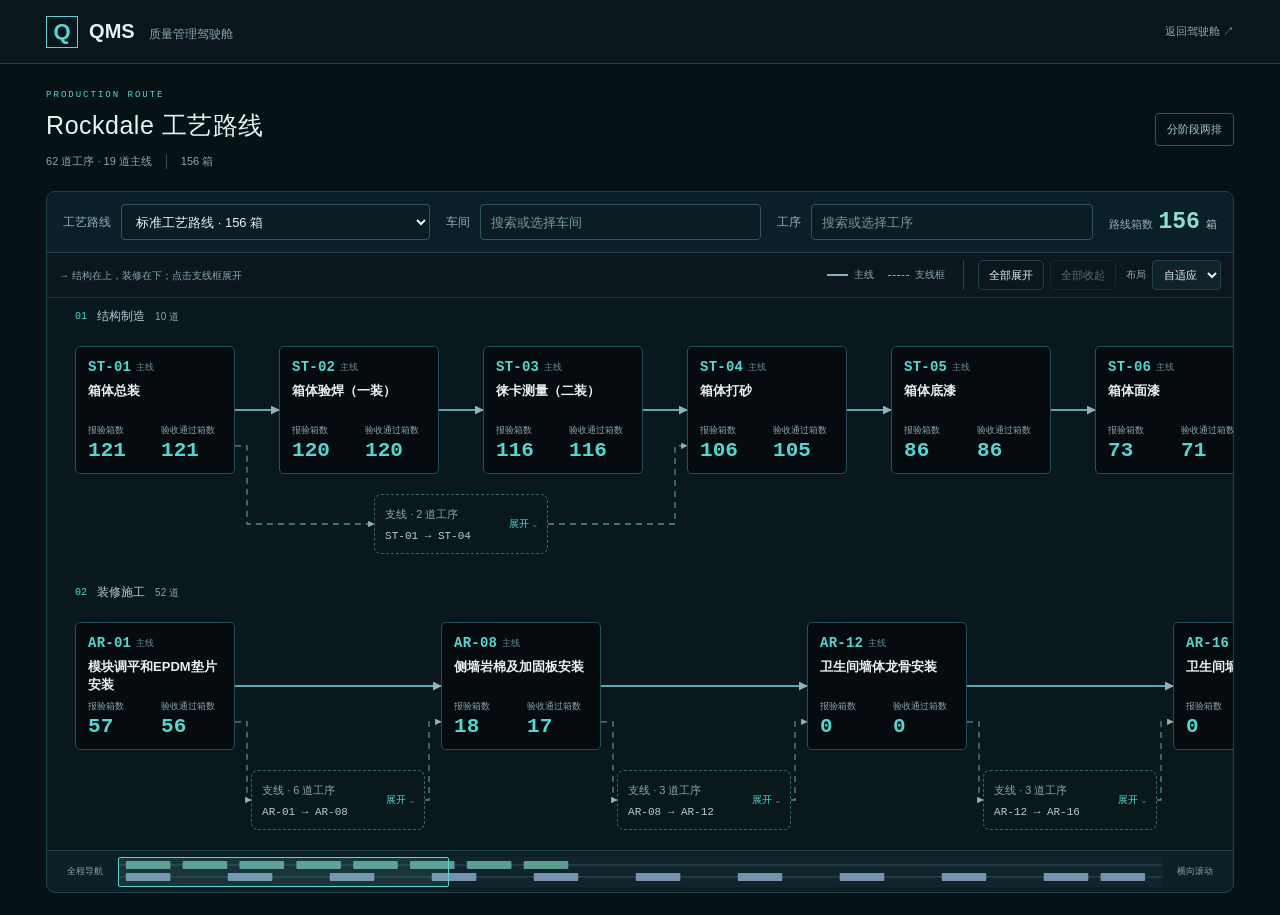
==== commit b12f0ac6: "refactor: separate RD searches and add two-column vertical routes Keep workshop and process searches" ====
--- a/process-demos/index.html
+++ b/process-demos/index.html
@@ -3,10 +3,11 @@
 <main><div class="page-heading"><div><p class="eyebrow">PRODUCTION ROUTE</p><h1>Rockdale 工艺路线</h1><p class="project-meta"><span id="routeCount">62 道工序</span><span id="boxCount">156 箱</span></p></div><span id="orientationLabel" class="orientation-label">屏幕自适应</span></div>
 <section class="route-panel" aria-label="自适应工艺路线">
 <div class="route-tools">
-<div class="route-filters"><label class="route-picker"><span>工艺路线</span><select id="routeSelect" aria-label="选择工艺路线"></select></label><label class="workshop-search"><span>车间</span><input id="workshopSearch" type="search" list="workshopOptions" placeholder="搜索或选择车间" aria-label="搜索车间" autocomplete="off"><datalist id="workshopOptions"></datalist></label><div id="routeScopeSummary" class="route-scope-summary" role="status" aria-live="polite"></div></div>
-<div class="toolbar"><nav class="phase-nav" aria-label="阶段定位"><button data-phase="ST" class="active" aria-current="true">结构制造</button><button data-phase="AR">装修施工</button></nav><label class="search"><span>⌕</span><input id="search" type="search" placeholder="查找工序" aria-label="查找工序"><kbd>↵</kbd></label><button id="expandAll" aria-label="展开全部支线工序">全部展开</button><button id="collapseAll" disabled>全部收起</button><label class="layout-control"><span>布局</span><select id="layoutMode" aria-label="布局方向"><option value="auto">自适应</option><option value="horizontal">横排</option><option value="vertical">竖排</option></select></label></div>
+<label class="route-picker"><span>工艺路线</span><select id="routeSelect" aria-label="选择工艺路线"></select></label>
+<div class="route-searches"><label class="route-search-field workshop-search"><span>车间</span><input id="workshopSearch" type="search" list="workshopOptions" placeholder="搜索或选择车间" aria-label="搜索车间" autocomplete="off"><datalist id="workshopOptions"></datalist></label><label class="route-search-field process-search"><span>工序</span><input id="search" type="search" list="processOptions" placeholder="搜索或选择工序" aria-label="查找工序" autocomplete="off"><datalist id="processOptions"></datalist></label></div>
+<div id="routeScopeSummary" class="route-scope-summary" role="status" aria-live="polite"></div>
 </div>
-<div class="canvas-key"><span id="readingHint">→ 沿工艺顺序阅读，点击支线框展开</span><div><span><i class="solid-key"></i>主线</span><span><i class="dash-key"></i>支线框</span></div></div><p id="searchMessage" class="search-message" role="status" aria-live="polite"></p>
+<div class="canvas-key"><span id="readingHint">→ 沿工艺顺序阅读，点击支线框展开</span><div class="canvas-options"><div class="canvas-legend"><span><i class="solid-key"></i>主线</span><span><i class="dash-key"></i>支线框</span></div><div class="route-actions" role="group" aria-label="工艺图操作"><button id="expandAll" aria-label="展开全部支线工序">全部展开</button><button id="collapseAll" disabled>全部收起</button><label class="layout-control"><span>布局</span><select id="layoutMode" aria-label="布局方向"><option value="auto">自适应</option><option value="horizontal">横排</option><option value="vertical">竖排</option></select></label></div></div></div><p id="searchMessage" class="search-message" role="status" aria-live="polite"></p>
 <div class="viewport" id="viewport" tabindex="0" role="region" aria-label="工艺路线画布"><div id="graph" class="graph"></div></div>
 <div class="overview-strip" id="overviewStrip"><span>全程导航</span><div id="overview" class="overview" tabindex="0" role="slider" aria-label="工艺路线位置" aria-valuemin="0" aria-valuemax="100" aria-valuenow="0"><svg id="overviewSvg" preserveAspectRatio="none" aria-hidden="true"></svg><i id="overviewWindow"></i></div><span id="scrollHint">横向滚动</span></div>
 </section></main>
--- a/process-demos/route-filters.css
+++ b/process-demos/route-filters.css
@@ -1,39 +1,34 @@
-/* Keep route scope explicit without crowding the existing canvas tools. */
-.route-filters{display:flex;flex-wrap:wrap;align-items:center;gap:14px 24px;padding:14px 20px;border-bottom:1px solid #21424b;background:#0a2028}
-.route-filters label{display:flex;align-items:center;gap:10px;min-width:0;color:#92adb6;font-size:12px}
-.route-picker{flex:0 1 300px}.route-picker>span,.workshop-search>span{white-space:nowrap}
-.route-picker select{width:100%;min-width:0;height:38px;padding:8px 30px 8px 10px;font-size:13px;background:#0b1d24;border-color:#315560}
-.workshop-search{flex:0 1 260px}.workshop-search input{box-sizing:border-box;width:100%;min-width:0;height:38px;padding:8px 10px;border:1px solid #315560;border-radius:4px;background:#0b1d24;color:#e8f3f1;font:13px "Microsoft YaHei",sans-serif;color-scheme:dark}
-.workshop-search input::placeholder{color:#76969f}.route-filters input:focus-visible{outline:2px solid #55d6d0;outline-offset:2px}
-.route-scope-summary{display:flex;flex-wrap:wrap;align-items:baseline;justify-content:flex-end;gap:4px 8px;margin-left:auto;color:#92adb6;font-size:12px;line-height:1.5}
-.route-scope-summary strong{font:600 24px Consolas,monospace;color:#8edfd0}.route-scope-summary small{font-size:12px;color:#b3cdd0}.route-scope-summary .scope-match{flex-basis:100%;color:#aec5cb;text-align:right}
+/* RD route filters: independent, matching workshop and process searches. */
+.route-tools{display:grid;grid-template-columns:minmax(220px,.85fr) minmax(360px,1.5fr) auto;align-items:center;gap:16px;padding:12px 16px;border-bottom:1px solid #21424b;background:#0a2028}
+.route-picker,.route-search-field{display:flex;align-items:center;gap:10px;min-width:0;color:#92adb6;font-size:12px}
+.route-picker>span,.route-search-field>span{white-space:nowrap}
+.route-searches{display:grid;grid-template-columns:repeat(2,minmax(0,1fr));gap:16px;min-width:0}
+.route-picker select,.route-search-field input{box-sizing:border-box;width:100%;min-width:0;height:36px;padding:8px 10px;border:1px solid #315560;border-radius:4px;background:#0b1d24;color:#e8f3f1;font:13px "Microsoft YaHei",sans-serif;color-scheme:dark}
+.route-picker select{padding-right:28px}.route-search-field input::placeholder{color:#76969f}
+.route-search-field input:focus-visible{outline:2px solid #55d6d0;outline-offset:2px}
+.route-scope-summary{display:flex;flex-wrap:wrap;align-items:baseline;justify-content:flex-end;gap:3px 6px;min-width:86px;margin-left:auto;color:#92adb6;font-size:11px;line-height:1.5}
+.route-scope-summary strong{font:600 23px Consolas,monospace;color:#8edfd0}.route-scope-summary small{font-size:11px;color:#b3cdd0}
+.route-scope-summary .scope-match{flex-basis:100%;color:#aec5cb;text-align:right}
+.canvas-key{flex-wrap:wrap;gap:8px 16px;padding:7px 12px}
+.canvas-key #readingHint{flex:1 1 210px;line-height:1.7}
+.canvas-key .canvas-options{display:flex;align-items:center;flex-wrap:wrap;gap:12px 18px;margin-left:auto}
+.canvas-legend{display:flex;align-items:center;gap:14px}.canvas-legend>span{display:flex;align-items:center;gap:6px;white-space:nowrap}
+.route-actions{display:flex;align-items:center;gap:6px;padding-left:14px;border-left:1px solid #29454e}
+.route-actions button{height:30px;padding:6px 10px;font-size:11px;white-space:nowrap}
+.route-actions .layout-control{gap:6px;margin-left:4px}.route-actions select{height:30px;padding:5px 7px}
 .node .node-top>span:first-child{font-size:14px;font-weight:600;line-height:18px;letter-spacing:.2px}
 .overview{height:30px}.overview svg{height:28px}.overview-strip{min-height:42px}
 .route-no-results{display:flex;min-height:320px;flex-direction:column;align-items:center;justify-content:center;gap:12px;padding:32px;color:#93adb4;text-align:center;font-size:13px;line-height:1.8}
 .route-no-results strong{color:#d3e6e5;font-size:15px;font-weight:500}.route-no-results button{padding:7px 14px;color:#9edfd2}
 .layout-vertical .node-top{line-height:18px}
-@media(max-width:850px){.route-filters{gap:12px;padding:12px}.route-picker{flex:1 1 250px}.workshop-search{flex:1 1 200px}.route-scope-summary{flex:1 1 auto}.route-filters label{font-size:11px}}
-@media(max-width:520px){.route-filters{padding:12px 10px;gap:10px}.route-picker,.workshop-search{flex-basis:100%}.route-filters label>span{min-width:48px}.route-scope-summary{justify-content:flex-start;flex-basis:100%;margin-left:58px}.route-scope-summary .scope-match{flex-basis:auto;text-align:left;margin-left:8px}.route-scope-summary strong{font-size:22px}.node .node-top>span:first-child{font-size:13px}}
-
-/* A single RD control strip, wrapping only when the viewport needs it. */
-.route-tools{display:flex;align-items:center;flex-wrap:wrap;gap:8px 10px;padding:10px 12px;border-bottom:1px solid #21424b;background:#0a2028}
-.route-tools .route-filters,.route-tools .toolbar{display:contents}
-.route-tools .route-picker{order:0;flex:1 1 225px;max-width:250px}
-.route-tools .workshop-search{order:1;flex:1 1 170px;max-width:195px}
-.route-tools .route-filters label{gap:7px;font-size:11px}
-.route-tools .route-picker select,.route-tools .workshop-search input{height:34px;font-size:12px;padding-top:6px;padding-bottom:6px}
-.route-tools .phase-nav{order:2;margin:0;flex-shrink:0}
-.route-tools .phase-nav button{padding:8px 9px;font-size:11px}
-.route-tools .search{order:3;flex:1 1 90px;min-width:80px;max-width:130px;margin:0;width:auto}
-.route-tools .search kbd{display:none}
-.route-tools #expandAll{order:4}.route-tools #collapseAll{order:5}
-.route-tools .toolbar>button{padding:7px 8px;font-size:10px}
-.route-tools .layout-control{order:6;gap:5px}.route-tools .layout-control select{padding:6px 5px}
-.route-tools .route-scope-summary{order:7;flex:0 0 auto;margin:0 0 0 auto;gap:3px 5px;font-size:10px}
-.route-tools .route-scope-summary strong{font-size:21px}.route-tools .route-scope-summary small{font-size:10px}
 .layout-horizontal .branch-group:not(.is-open) .group-header{padding:7px 10px}
 .layout-horizontal .branch-group.is-open .group-header{height:44px;padding:6px 10px}
 .layout-horizontal .group-cards{padding-top:3px}
+.layout-vertical .group-cards{padding:0 8px 12px}
+.layout-vertical .group-header{padding:7px 8px;gap:4px}
+.layout-vertical .is-open .group-header{height:44px;padding:6px 8px}
+.layout-vertical .group-kicker,.layout-vertical .group-title,.layout-vertical .group-action{font-size:9px}
+.layout-vertical .phase-label{font-size:11px;gap:5px}.layout-vertical .phase-label small{font-size:9px}
 .embedded-route.layout-vertical .viewport{height:480px;min-height:360px}
-@media(max-width:1100px){.route-tools .route-picker{flex-basis:220px}.route-tools .workshop-search{flex-basis:160px}.route-tools .search{max-width:none}}
-@media(max-width:520px){.route-tools{gap:8px;padding:10px}.route-tools .route-picker,.route-tools .workshop-search{flex:1 1 100%;max-width:none}.route-tools .route-filters label>span{min-width:48px}.route-tools .phase-nav{margin-right:auto}.route-tools .search{flex:1 1 90px;max-width:150px}.route-tools .route-scope-summary{margin-left:auto}.route-tools .route-scope-summary .scope-match{margin-left:0;text-align:right}}
+@media(max-width:900px){.route-tools{grid-template-columns:minmax(0,1fr) auto;gap:12px}.route-picker{grid-column:1/-1}.route-searches{gap:12px}}
+@media(max-width:620px){.route-tools{grid-template-columns:minmax(0,1fr);gap:10px;padding:12px}.route-search-field{flex-direction:column;align-items:stretch;gap:5px}.route-searches{grid-column:1;gap:12px}.route-scope-summary{grid-column:1;min-width:0}.canvas-key .canvas-options{width:100%;justify-content:space-between;gap:8px}.route-actions{padding-left:0;border-left:0;margin-left:auto}.route-actions button{padding:6px 8px;font-size:10px}.route-actions .layout-control{margin-left:0}.node .node-top>span:first-child{font-size:13px}.layout-vertical .node-role{display:none}}
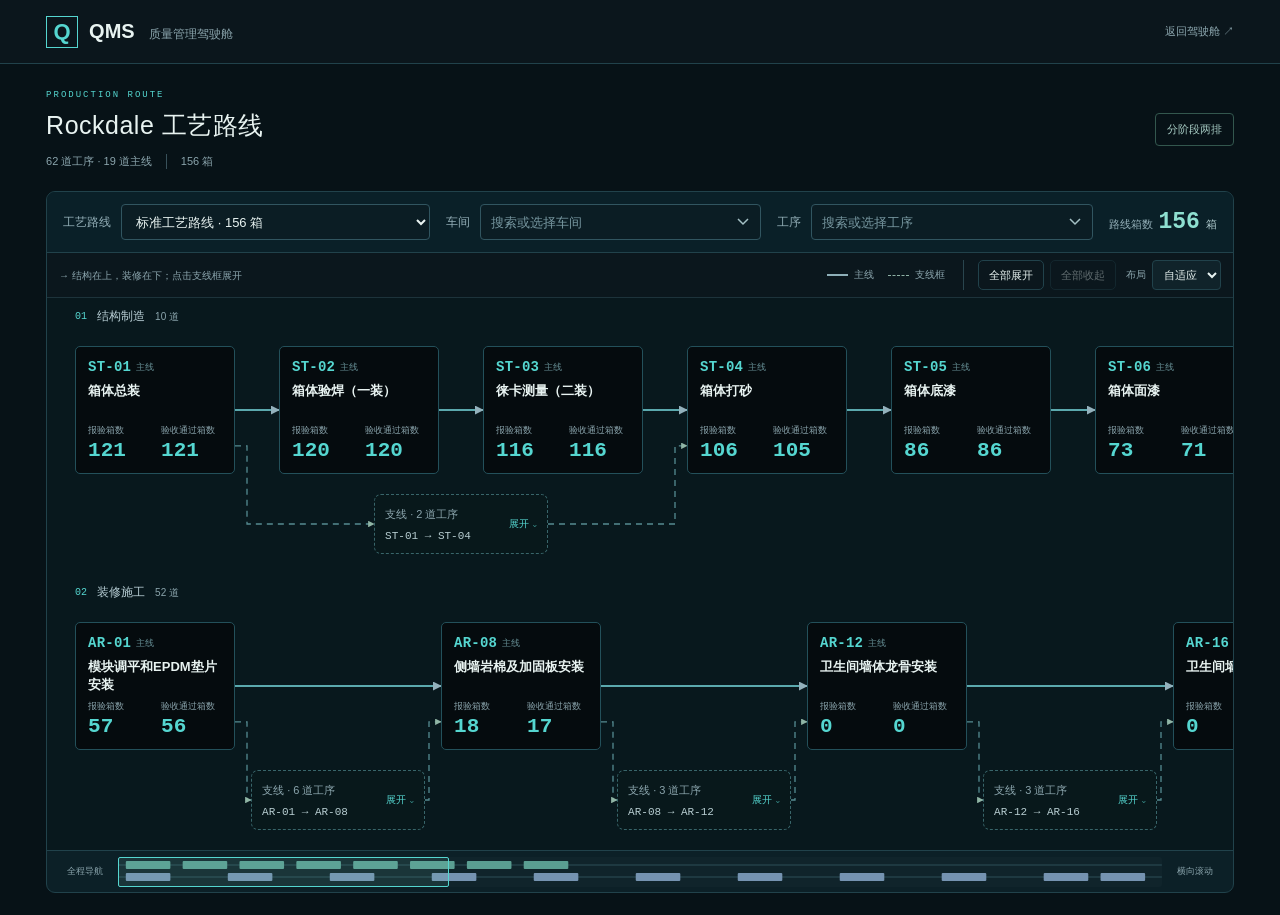
==== commit a75cf0ce: "Keep RD workshop and process dropdowns below inputs" ====
--- a/process-demos/index.html
+++ b/process-demos/index.html
@@ -4,7 +4,7 @@
 <section class="route-panel" aria-label="自适应工艺路线">
 <div class="route-tools">
 <label class="route-picker"><span>工艺路线</span><select id="routeSelect" aria-label="选择工艺路线"></select></label>
-<div class="route-searches"><label class="route-search-field workshop-search"><span>车间</span><input id="workshopSearch" type="search" list="workshopOptions" placeholder="搜索或选择车间" aria-label="搜索车间" autocomplete="off"><datalist id="workshopOptions"></datalist></label><label class="route-search-field process-search"><span>工序</span><input id="search" type="search" list="processOptions" placeholder="搜索或选择工序" aria-label="查找工序" autocomplete="off"><datalist id="processOptions"></datalist></label></div>
+<div class="route-searches"><label class="route-search-field workshop-search"><span>车间</span><input id="workshopSearch" type="search" placeholder="搜索或选择车间" aria-label="搜索车间" autocomplete="off"></label><label class="route-search-field process-search"><span>工序</span><input id="search" type="search" placeholder="搜索或选择工序" aria-label="查找工序" autocomplete="off"></label></div>
 <div id="routeScopeSummary" class="route-scope-summary" role="status" aria-live="polite"></div>
 </div>
 <div class="canvas-key"><span id="readingHint">→ 沿工艺顺序阅读，点击支线框展开</span><div class="canvas-options"><div class="canvas-legend"><span><i class="solid-key"></i>主线</span><span><i class="dash-key"></i>支线框</span></div><div class="route-actions" role="group" aria-label="工艺图操作"><button id="expandAll" aria-label="展开全部支线工序">全部展开</button><button id="collapseAll" disabled>全部收起</button><label class="layout-control"><span>布局</span><select id="layoutMode" aria-label="布局方向"><option value="auto">自适应</option><option value="horizontal">横排</option><option value="vertical">竖排</option></select></label></div></div></div><p id="searchMessage" class="search-message" role="status" aria-live="polite"></p>
@@ -12,4 +12,4 @@
 <div class="overview-strip" id="overviewStrip"><span>全程导航</span><div id="overview" class="overview" tabindex="0" role="slider" aria-label="工艺路线位置" aria-valuemin="0" aria-valuemax="100" aria-valuenow="0"><svg id="overviewSvg" preserveAspectRatio="none" aria-hidden="true"></svg><i id="overviewWindow"></i></div><span id="scrollHint">横向滚动</span></div>
 </section></main>
 <dialog id="drawer" aria-labelledby="drawerTitle"><div class="drawer-top"><div><span>DETAIL VIEW</span><h2 id="drawerTitle"></h2></div><button id="closeDrawer" aria-label="关闭详情">×</button></div><div id="drawerBody"></div></dialog>
-<link rel="stylesheet" href="process-box-details.css"><script src="rockdale-route.js"></script><script src="route-detail.js"></script><script src="process-box-details.js"></script><script src="box-export.js"></script><script src="process-box-integration.js"></script><script src="route-catalog.js"></script><script src="vertical.js"></script></body></html>
+<link rel="stylesheet" href="process-box-details.css"><script src="rockdale-route.js"></script><script src="route-detail.js"></script><script src="process-box-details.js"></script><script src="box-export.js"></script><script src="process-box-integration.js"></script><script src="route-catalog.js"></script><script src="route-dropdowns.js"></script><script src="vertical.js"></script></body></html>
--- a/process-demos/route-filters.css
+++ b/process-demos/route-filters.css
@@ -6,6 +6,18 @@
 .route-picker select,.route-search-field input{box-sizing:border-box;width:100%;min-width:0;height:36px;padding:8px 10px;border:1px solid #315560;border-radius:4px;background:#0b1d24;color:#e8f3f1;font:13px "Microsoft YaHei",sans-serif;color-scheme:dark}
 .route-picker select{padding-right:28px}.route-search-field input::placeholder{color:#76969f}
 .route-search-field input:focus-visible{outline:2px solid #55d6d0;outline-offset:2px}
+.route-combobox{position:relative;flex:1;min-width:0;width:100%}
+.route-combobox input{padding-right:34px}
+.route-combobox-toggle{position:absolute;right:4px;top:4px;display:grid;place-items:center;width:28px;height:28px;padding:0;border:0;background:transparent;color:#a4c0c5}
+.route-combobox-panel{position:fixed;z-index:1000;padding:6px 0;border:1px solid #d5dee1;border-radius:12px;background:#fff;color:#142b33;box-shadow:0 9px 28px #0004;color-scheme:light}
+.route-combobox-panel[hidden]{display:none}
+.route-combobox-panel:before{content:"";position:absolute;left:var(--combo-arrow-left,24px);top:-7px;width:12px;height:12px;border-top:1px solid #d5dee1;border-left:1px solid #d5dee1;background:#fff;transform:rotate(45deg)}
+.route-combobox-list{position:relative;max-height:260px;overflow-y:auto;overscroll-behavior:contain;scrollbar-width:thin;scrollbar-color:#a8b3b8 #f2f5f6}
+.route-combobox-option{display:grid;gap:4px;padding:11px 15px;cursor:pointer;line-height:1.5;overflow-wrap:anywhere}
+.route-combobox-option.active{background:#eaf4f3}
+.route-combobox-value{font:14px/1.5 "Microsoft YaHei",sans-serif;color:#152e36}
+.route-combobox-label{font:12px/1.5 "Microsoft YaHei",sans-serif;color:#53666e}
+.route-combobox-empty{margin:0;padding:15px;color:#75848a;font:12px/1.6 "Microsoft YaHei",sans-serif}
 .route-scope-summary{display:flex;flex-wrap:wrap;align-items:baseline;justify-content:flex-end;gap:3px 6px;min-width:86px;margin-left:auto;color:#92adb6;font-size:11px;line-height:1.5}
 .route-scope-summary strong{font:600 23px Consolas,monospace;color:#8edfd0}.route-scope-summary small{font-size:11px;color:#b3cdd0}
 .route-scope-summary .scope-match{flex-basis:100%;color:#aec5cb;text-align:right}
